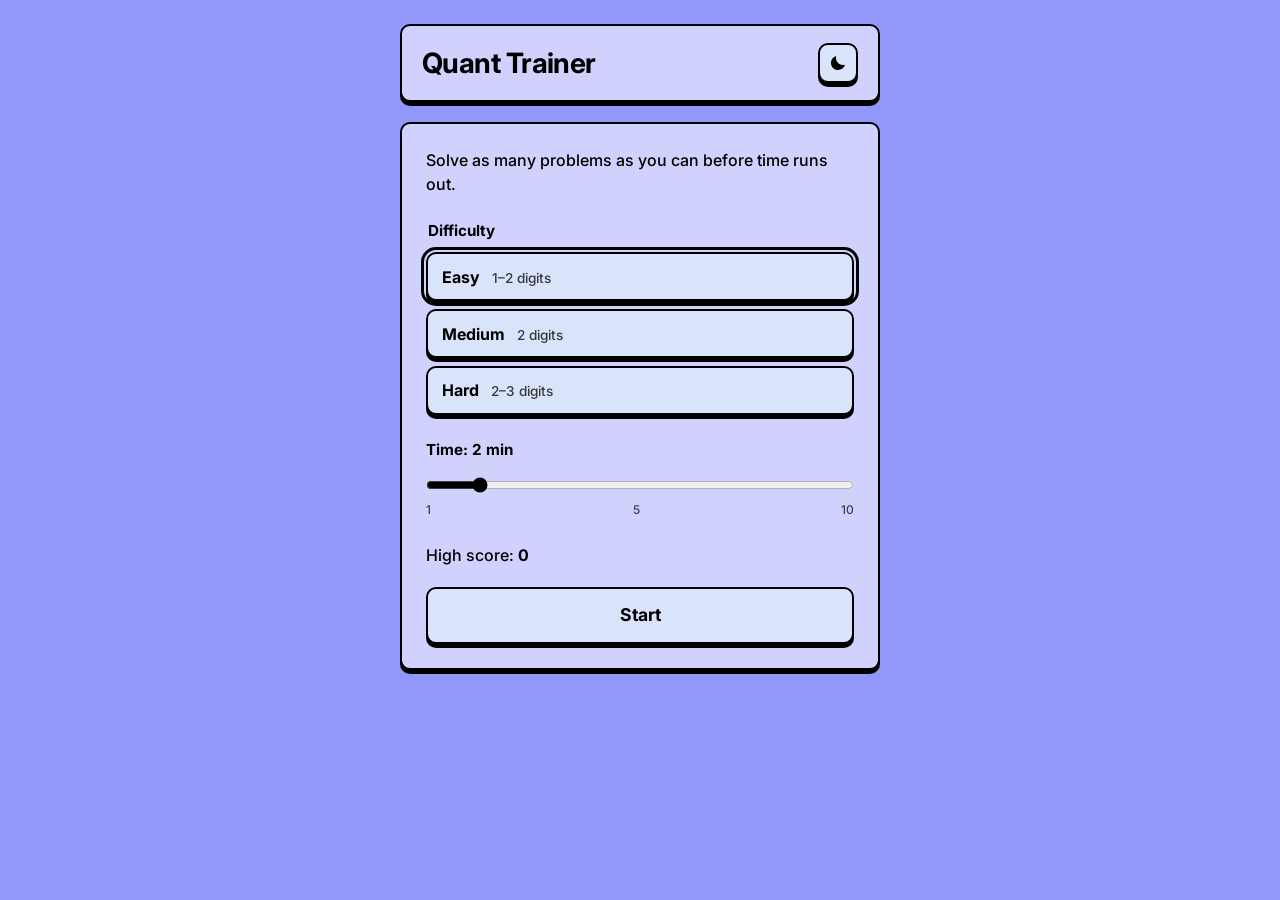
==== index.html @ 59ea54fe "Initial quant trainer" ====
<!DOCTYPE html>
<html lang="en">
  <head>
    <meta charset="utf-8" />
    <meta name="viewport" content="width=device-width, initial-scale=1" />
    <title>Quant Trainer</title>
    <link rel="preconnect" href="https://fonts.googleapis.com" />
    <link rel="preconnect" href="https://fonts.gstatic.com" crossorigin />
    <link
      href="https://fonts.googleapis.com/css2?family=Inter:wght@400;500;600;700&display=swap"
      rel="stylesheet"
    />
    <link rel="stylesheet" href="styles.css" />
  </head>
  <body>
    <div class="page">
      <header class="panel header">
        <h1 class="title">Quant Trainer</h1>
        <button type="button" id="theme-toggle" class="btn-icon" aria-label="Toggle theme">
          <svg class="icon-sun" width="16" height="16" viewBox="0 0 16 16" aria-hidden="true">
            <path
              d="M7 0h2v2H7zM12.88 1.637l1.414 1.415-1.415 1.413-1.413-1.414zM14 7h2v2h-2zM12.95 14.433l-1.414-1.413 1.413-1.415 1.415 1.414zM7 14h2v2H7zM2.98 14.364l-1.413-1.415 1.414-1.414 1.414 1.415zM0 7h2v2H0zM3.05 1.706 4.463 3.12 3.05 4.535 1.636 3.12z"
            />
            <path d="M8 4C5.8 4 4 5.8 4 8s1.8 4 4 4 4-1.8 4-4-1.8-4-4-4Z" />
          </svg>
          <svg class="icon-moon" width="16" height="16" viewBox="0 0 16 16" aria-hidden="true">
            <path
              d="M6.2 1C3.2 1.8 1 4.6 1 7.9 1 11.8 4.2 15 8.1 15c3.3 0 6-2.2 6.9-5.2C9.7 11.2 4.8 6.3 6.2 1Z"
            />
          </svg>
        </button>
      </header>

      <main>
        <!-- Setup -->
        <section id="screen-setup" class="panel">
          <p class="lede">Solve as many problems as you can before time runs out.</p>

          <fieldset class="field-group">
            <legend class="label">Difficulty</legend>
            <div class="radio-row" role="radiogroup" aria-label="Difficulty">
              <label class="chip">
                <input type="radio" name="difficulty" value="easy" checked />
                <span>Easy</span>
                <span class="chip-hint">1–2 digits</span>
              </label>
              <label class="chip">
                <input type="radio" name="difficulty" value="medium" />
                <span>Medium</span>
                <span class="chip-hint">2 digits</span>
              </label>
              <label class="chip">
                <input type="radio" name="difficulty" value="hard" />
                <span>Hard</span>
                <span class="chip-hint">2–3 digits</span>
              </label>
            </div>
          </fieldset>

          <div class="field-group">
            <label class="label" for="time-slider">
              Time: <span id="time-label">2</span> min
            </label>
            <input
              type="range"
              id="time-slider"
              class="slider"
              min="1"
              max="10"
              value="2"
              step="1"
            />
            <div class="slider-ticks" aria-hidden="true">
              <span>1</span><span>5</span><span>10</span>
            </div>
          </div>

          <p class="high-score-line">
            High score: <strong id="high-score-display">0</strong>
          </p>

          <button type="button" id="start-btn" class="btn btn-primary">Start</button>
        </section>

        <!-- Playing -->
        <section id="screen-play" class="panel hidden" aria-live="polite">
          <div class="stats-row">
            <div class="stat">
              <span class="stat-label">Time</span>
              <span id="timer" class="stat-value">2:00</span>
            </div>
            <div class="stat">
              <span class="stat-label">Score</span>
              <span id="score" class="stat-value">0</span>
            </div>
          </div>

          <p id="problem" class="problem">12 × 7 = ?</p>

          <form id="answer-form" class="answer-form">
            <input
              type="number"
              id="answer-input"
              class="input"
              inputmode="numeric"
              autocomplete="off"
              placeholder="Your answer"
              required
            />
            <button type="submit" class="btn">Submit</button>
          </form>

          <p id="feedback" class="feedback" aria-live="assertive"></p>

          <button type="button" id="quit-btn" class="btn btn-quit">Quit</button>
        </section>

        <!-- Results -->
        <section id="screen-results" class="panel hidden">
          <h2 class="results-title">Time's up</h2>
          <p class="results-score">
            You solved <strong id="final-score">0</strong> problems.
          </p>
          <p id="new-record" class="new-record hidden">New high score!</p>
          <p class="high-score-line">
            High score: <strong id="results-high-score">0</strong>
          </p>
          <button type="button" id="again-btn" class="btn btn-primary">Play again</button>
        </section>
      </main>
    </div>

    <script src="app.js"></script>
  </body>
</html>
---- styles.css ----
:root {
  --background: oklch(71.544% 0.14207 279.063);
  --secondary-background: oklch(87.533% 0.062 285.035);
  --foreground: oklch(0% 0 0);
  --main: oklch(91.529% 0.0333 266.947);
  --border: oklch(0% 0 0);
  --shadow: 0 4px 0 0 var(--border);
  --radius: 10px;
  --font: 'Inter', system-ui, sans-serif;
  --success: oklch(55% 0.15 145);
  --error: oklch(50% 0.2 25);
}

.dark {
  --background: oklch(0.37 0.0297 256.23);
  --secondary-background: oklch(23.93% 0 0);
  --foreground: oklch(92.49% 0 0);
  --main: oklch(36.02% 0.12966 11.642);
  --border: oklch(92.49% 0 0);
  --shadow: 0 4px 0 0 var(--border);
  --success: oklch(70% 0.12 145);
  --error: oklch(70% 0.15 25);
}

*,
*::before,
*::after {
  box-sizing: border-box;
}

body {
  margin: 0;
  min-height: 100dvh;
  font-family: var(--font);
  font-weight: 500;
  color: var(--foreground);
  background: var(--background);
  line-height: 1.5;
}

.page {
  max-width: 520px;
  margin: 0 auto;
  padding: 1.5rem 1.25rem 2.5rem;
}

.panel {
  background: var(--secondary-background);
  border: 2px solid var(--border);
  border-radius: var(--radius);
  box-shadow: var(--shadow);
  padding: 1.5rem;
}

.header {
  display: flex;
  align-items: center;
  justify-content: space-between;
  margin-bottom: 1.25rem;
  padding: 1rem 1.25rem;
}

.title {
  margin: 0;
  font-size: 1.75rem;
  font-weight: 700;
  letter-spacing: -0.02em;
}

.lede {
  margin: 0 0 1.5rem;
  font-size: 1rem;
}

.field-group {
  margin: 0 0 1.5rem;
  padding: 0;
  border: 0;
}

.label {
  display: block;
  margin-bottom: 0.6rem;
  font-weight: 700;
  font-size: 0.95rem;
}

.radio-row {
  display: flex;
  flex-direction: column;
  gap: 0.5rem;
}

.chip {
  display: flex;
  flex-wrap: wrap;
  align-items: baseline;
  gap: 0.35rem 0.75rem;
  padding: 0.65rem 0.85rem;
  background: var(--main);
  border: 2px solid var(--border);
  border-radius: var(--radius);
  box-shadow: var(--shadow);
  cursor: pointer;
  transition: transform 0.1s, box-shadow 0.1s;
}

.chip:has(input:checked) {
  outline: 3px solid var(--border);
  outline-offset: 2px;
}

.chip:hover {
  transform: translate(2px, 2px);
  box-shadow: none;
}

.chip input {
  position: absolute;
  opacity: 0;
  pointer-events: none;
}

.chip span:first-of-type {
  font-weight: 700;
}

.chip-hint {
  font-size: 0.85rem;
  opacity: 0.75;
}

.slider {
  width: 100%;
  height: 8px;
  margin: 0;
  accent-color: var(--foreground);
  cursor: pointer;
}

.slider-ticks {
  display: flex;
  justify-content: space-between;
  margin-top: 0.35rem;
  font-size: 0.75rem;
  opacity: 0.7;
}

.high-score-line {
  margin: 0 0 1.25rem;
  font-size: 1rem;
}

.btn {
  display: inline-flex;
  align-items: center;
  justify-content: center;
  padding: 0.65rem 1.25rem;
  font: inherit;
  font-weight: 700;
  color: var(--foreground);
  background: var(--main);
  border: 2px solid var(--border);
  border-radius: var(--radius);
  box-shadow: var(--shadow);
  cursor: pointer;
  transition: transform 0.1s, box-shadow 0.1s;
}

.btn:hover {
  transform: translate(2px, 2px);
  box-shadow: none;
}

.btn:active {
  transform: translate(4px, 4px);
}

.btn-primary {
  width: 100%;
  padding: 0.85rem;
  font-size: 1.1rem;
  background: var(--main);
}

.btn-icon {
  display: flex;
  align-items: center;
  justify-content: center;
  width: 2.5rem;
  height: 2.5rem;
  padding: 0;
  background: var(--main);
  border: 2px solid var(--border);
  border-radius: var(--radius);
  box-shadow: var(--shadow);
  cursor: pointer;
}

.btn-icon svg {
  fill: var(--foreground);
}

.btn-icon .icon-sun {
  display: none;
}

.dark .btn-icon .icon-sun {
  display: block;
}

.dark .btn-icon .icon-moon {
  display: none;
}

.hidden {
  display: none !important;
}

.stats-row {
  display: grid;
  grid-template-columns: 1fr 1fr;
  gap: 0.75rem;
  margin-bottom: 1.5rem;
}

.stat {
  padding: 0.75rem;
  text-align: center;
  background: var(--main);
  border: 2px solid var(--border);
  border-radius: var(--radius);
  box-shadow: var(--shadow);
}

.stat-label {
  display: block;
  font-size: 0.8rem;
  font-weight: 600;
  text-transform: uppercase;
  letter-spacing: 0.04em;
  opacity: 0.8;
}

.stat-value {
  display: block;
  margin-top: 0.15rem;
  font-size: 1.75rem;
  font-weight: 700;
  font-variant-numeric: tabular-nums;
}

.problem {
  margin: 0 0 1.25rem;
  font-size: clamp(2rem, 8vw, 2.75rem);
  font-weight: 700;
  text-align: center;
  letter-spacing: -0.02em;
}

.answer-form {
  display: flex;
  flex-direction: column;
  gap: 0.75rem;
}

.input {
  width: 100%;
  padding: 0.85rem 1rem;
  font: inherit;
  font-size: 1.25rem;
  font-weight: 600;
  color: var(--foreground);
  background: var(--main);
  border: 2px solid var(--border);
  border-radius: var(--radius);
  box-shadow: var(--shadow);
}

.input:focus {
  outline: 3px solid var(--border);
  outline-offset: 2px;
}

.input::-webkit-outer-spin-button,
.input::-webkit-inner-spin-button {
  -webkit-appearance: none;
  margin: 0;
}

.input[type='number'] {
  -moz-appearance: textfield;
  appearance: textfield;
}

.feedback {
  min-height: 1.5rem;
  margin: 0.75rem 0 0;
  font-weight: 700;
  text-align: center;
}

.feedback.ok {
  color: var(--success);
}

.feedback.bad {
  color: var(--error);
}

.btn-quit {
  width: 100%;
  margin-top: 1rem;
  background: var(--secondary-background);
}

.results-title {
  margin: 0 0 0.5rem;
  font-size: 1.5rem;
  font-weight: 700;
}

.results-score {
  margin: 0 0 0.5rem;
  font-size: 1.15rem;
}

.new-record {
  margin: 0 0 1rem;
  font-weight: 700;
  color: var(--success);
}

@media (max-width: 400px) {
  .title {
    font-size: 1.4rem;
  }

  .panel {
    padding: 1.15rem;
  }
}
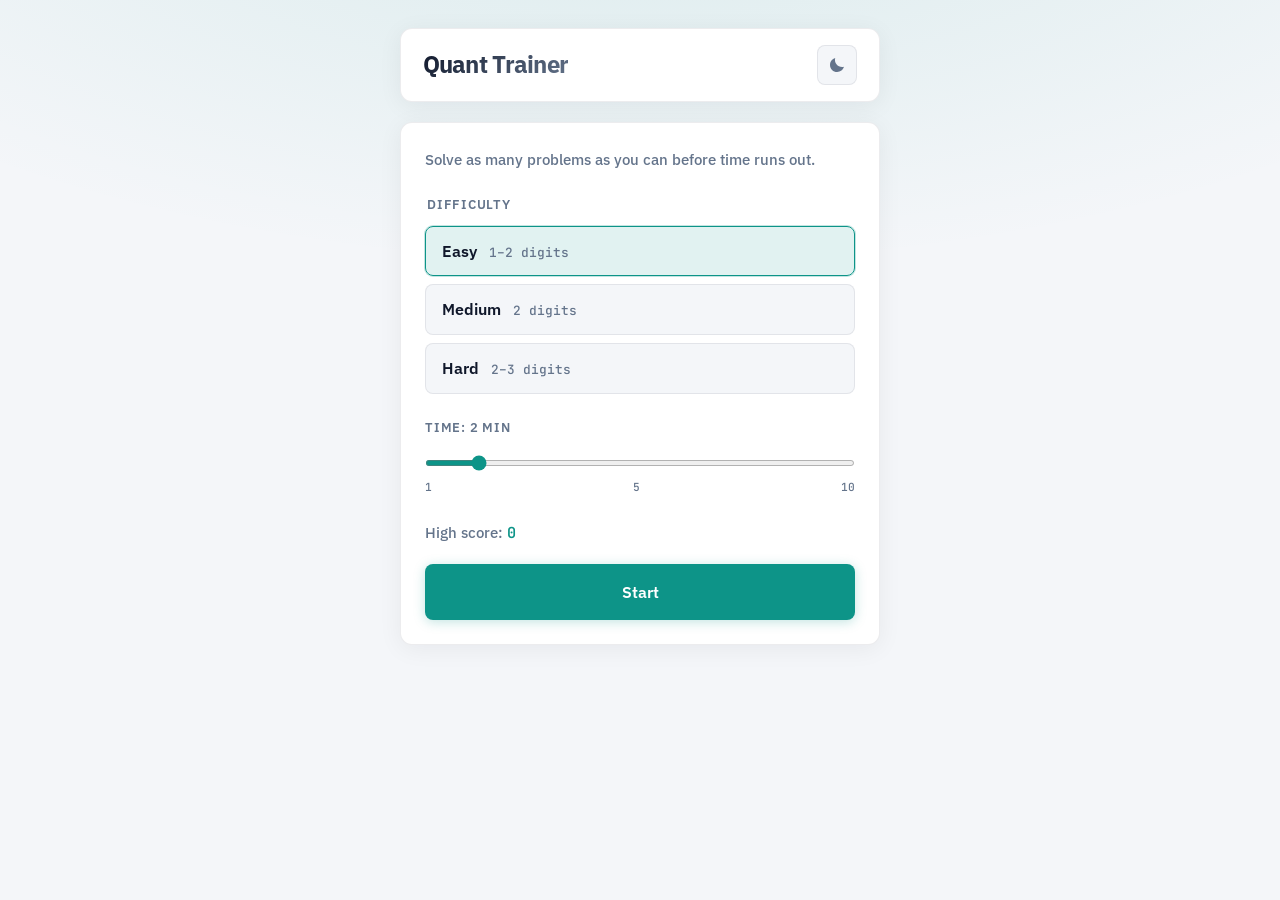
==== commit 26960b02: "new look" ====
--- a/index.html
+++ b/index.html
@@ -7,7 +7,7 @@
     <link rel="preconnect" href="https://fonts.googleapis.com" />
     <link rel="preconnect" href="https://fonts.gstatic.com" crossorigin />
     <link
-      href="https://fonts.googleapis.com/css2?family=Inter:wght@400;500;600;700&display=swap"
+      href="https://fonts.googleapis.com/css2?family=IBM+Plex+Sans:wght@400;500;600;700&family=JetBrains+Mono:wght@500;600;700&display=swap"
       rel="stylesheet"
     />
     <link rel="stylesheet" href="styles.css" />
--- a/styles.css
+++ b/styles.css
@@ -1,25 +1,44 @@
 :root {
-  --background: oklch(71.544% 0.14207 279.063);
-  --secondary-background: oklch(87.533% 0.062 285.035);
-  --foreground: oklch(0% 0 0);
-  --main: oklch(91.529% 0.0333 266.947);
-  --border: oklch(0% 0 0);
-  --shadow: 0 4px 0 0 var(--border);
-  --radius: 10px;
-  --font: 'Inter', system-ui, sans-serif;
-  --success: oklch(55% 0.15 145);
-  --error: oklch(50% 0.2 25);
+  --bg: #f4f6f9;
+  --surface: #ffffff;
+  --surface-elevated: #ffffff;
+  --border: rgba(15, 23, 42, 0.08);
+  --border-strong: rgba(15, 23, 42, 0.14);
+  --text: #0f172a;
+  --text-muted: #64748b;
+  --accent: #0d9488;
+  --accent-hover: #0f766e;
+  --accent-soft: rgba(13, 148, 136, 0.12);
+  --accent-glow: rgba(13, 148, 136, 0.25);
+  --success: #059669;
+  --error: #dc2626;
+  --shadow-sm: 0 1px 2px rgba(15, 23, 42, 0.04);
+  --shadow-md: 0 4px 24px rgba(15, 23, 42, 0.06);
+  --shadow-lg: 0 12px 40px rgba(15, 23, 42, 0.08);
+  --radius: 12px;
+  --radius-sm: 8px;
+  --font: 'IBM Plex Sans', system-ui, sans-serif;
+  --mono: 'JetBrains Mono', ui-monospace, monospace;
+  --transition: 0.18s ease;
 }
 
 .dark {
-  --background: oklch(0.37 0.0297 256.23);
-  --secondary-background: oklch(23.93% 0 0);
-  --foreground: oklch(92.49% 0 0);
-  --main: oklch(36.02% 0.12966 11.642);
-  --border: oklch(92.49% 0 0);
-  --shadow: 0 4px 0 0 var(--border);
-  --success: oklch(70% 0.12 145);
-  --error: oklch(70% 0.15 25);
+  --bg: #0b0f14;
+  --surface: #131a22;
+  --surface-elevated: #1a232e;
+  --border: rgba(148, 163, 184, 0.1);
+  --border-strong: rgba(148, 163, 184, 0.18);
+  --text: #e8edf4;
+  --text-muted: #94a3b8;
+  --accent: #2dd4bf;
+  --accent-hover: #5eead4;
+  --accent-soft: rgba(45, 212, 191, 0.14);
+  --accent-glow: rgba(45, 212, 191, 0.2);
+  --success: #34d399;
+  --error: #f87171;
+  --shadow-sm: 0 1px 2px rgba(0, 0, 0, 0.2);
+  --shadow-md: 0 4px 24px rgba(0, 0, 0, 0.35);
+  --shadow-lg: 0 12px 40px rgba(0, 0, 0, 0.45);
 }
 
 *,
@@ -33,22 +52,26 @@
   min-height: 100dvh;
   font-family: var(--font);
   font-weight: 500;
-  color: var(--foreground);
-  background: var(--background);
-  line-height: 1.5;
+  color: var(--text);
+  background: var(--bg);
+  background-image:
+    radial-gradient(ellipse 80% 50% at 50% -20%, var(--accent-soft), transparent),
+    linear-gradient(180deg, transparent 0%, var(--bg) 100%);
+  line-height: 1.55;
+  -webkit-font-smoothing: antialiased;
 }
 
 .page {
   max-width: 520px;
   margin: 0 auto;
-  padding: 1.5rem 1.25rem 2.5rem;
+  padding: 1.75rem 1.25rem 2.5rem;
 }
 
 .panel {
-  background: var(--secondary-background);
-  border: 2px solid var(--border);
+  background: var(--surface);
+  border: 1px solid var(--border);
   border-radius: var(--radius);
-  box-shadow: var(--shadow);
+  box-shadow: var(--shadow-md);
   padding: 1.5rem;
 }
 
@@ -57,19 +80,33 @@
   align-items: center;
   justify-content: space-between;
   margin-bottom: 1.25rem;
-  padding: 1rem 1.25rem;
+  padding: 1rem 1.35rem;
+  background: var(--surface);
 }
 
 .title {
   margin: 0;
-  font-size: 1.75rem;
+  font-size: 1.5rem;
   font-weight: 700;
-  letter-spacing: -0.02em;
+  letter-spacing: -0.03em;
+  background: linear-gradient(135deg, var(--text) 0%, var(--text-muted) 100%);
+  -webkit-background-clip: text;
+  background-clip: text;
+  -webkit-text-fill-color: transparent;
+}
+
+.dark .title {
+  background: linear-gradient(135deg, var(--text) 0%, var(--accent) 120%);
+  -webkit-background-clip: text;
+  background-clip: text;
+  -webkit-text-fill-color: transparent;
 }
 
 .lede {
   margin: 0 0 1.5rem;
-  font-size: 1rem;
+  font-size: 0.95rem;
+  color: var(--text-muted);
+  line-height: 1.6;
 }
 
 .field-group {
@@ -80,9 +117,12 @@
 
 .label {
   display: block;
-  margin-bottom: 0.6rem;
-  font-weight: 700;
-  font-size: 0.95rem;
+  margin-bottom: 0.65rem;
+  font-weight: 600;
+  font-size: 0.8rem;
+  text-transform: uppercase;
+  letter-spacing: 0.06em;
+  color: var(--text-muted);
 }
 
 .radio-row {
@@ -96,23 +136,26 @@
   flex-wrap: wrap;
   align-items: baseline;
   gap: 0.35rem 0.75rem;
-  padding: 0.65rem 0.85rem;
-  background: var(--main);
-  border: 2px solid var(--border);
-  border-radius: var(--radius);
-  box-shadow: var(--shadow);
+  padding: 0.75rem 1rem;
+  background: var(--bg);
+  border: 1px solid var(--border);
+  border-radius: var(--radius-sm);
   cursor: pointer;
-  transition: transform 0.1s, box-shadow 0.1s;
+  transition:
+    border-color var(--transition),
+    background var(--transition),
+    box-shadow var(--transition);
+}
+
+.chip:hover {
+  border-color: var(--border-strong);
+  background: var(--surface-elevated);
 }
 
 .chip:has(input:checked) {
-  outline: 3px solid var(--border);
-  outline-offset: 2px;
-}
-
-.chip:hover {
-  transform: translate(2px, 2px);
-  box-shadow: none;
+  border-color: var(--accent);
+  background: var(--accent-soft);
+  box-shadow: 0 0 0 1px var(--accent-glow);
 }
 
 .chip input {
@@ -122,65 +165,93 @@
 }
 
 .chip span:first-of-type {
-  font-weight: 700;
+  font-weight: 600;
+  color: var(--text);
 }
 
 .chip-hint {
-  font-size: 0.85rem;
-  opacity: 0.75;
+  font-size: 0.8rem;
+  font-family: var(--mono);
+  font-weight: 500;
+  color: var(--text-muted);
 }
 
 .slider {
   width: 100%;
-  height: 8px;
+  height: 6px;
   margin: 0;
-  accent-color: var(--foreground);
+  accent-color: var(--accent);
   cursor: pointer;
+  border-radius: 3px;
 }
 
 .slider-ticks {
   display: flex;
   justify-content: space-between;
-  margin-top: 0.35rem;
-  font-size: 0.75rem;
-  opacity: 0.7;
+  margin-top: 0.4rem;
+  font-family: var(--mono);
+  font-size: 0.7rem;
+  color: var(--text-muted);
 }
 
 .high-score-line {
   margin: 0 0 1.25rem;
-  font-size: 1rem;
+  font-size: 0.95rem;
+  color: var(--text-muted);
+}
+
+.high-score-line strong {
+  font-family: var(--mono);
+  font-weight: 600;
+  color: var(--accent);
 }
 
 .btn {
   display: inline-flex;
   align-items: center;
   justify-content: center;
-  padding: 0.65rem 1.25rem;
+  padding: 0.7rem 1.35rem;
   font: inherit;
-  font-weight: 700;
-  color: var(--foreground);
-  background: var(--main);
-  border: 2px solid var(--border);
-  border-radius: var(--radius);
-  box-shadow: var(--shadow);
+  font-weight: 600;
+  font-size: 0.95rem;
+  color: var(--text);
+  background: var(--surface-elevated);
+  border: 1px solid var(--border-strong);
+  border-radius: var(--radius-sm);
+  box-shadow: var(--shadow-sm);
   cursor: pointer;
-  transition: transform 0.1s, box-shadow 0.1s;
+  transition:
+    background var(--transition),
+    border-color var(--transition),
+    transform 0.12s ease,
+    box-shadow var(--transition);
 }
 
 .btn:hover {
-  transform: translate(2px, 2px);
-  box-shadow: none;
+  background: var(--bg);
+  border-color: var(--border-strong);
+  transform: translateY(-1px);
+  box-shadow: var(--shadow-md);
 }
 
 .btn:active {
-  transform: translate(4px, 4px);
+  transform: translateY(0);
 }
 
 .btn-primary {
   width: 100%;
-  padding: 0.85rem;
-  font-size: 1.1rem;
-  background: var(--main);
+  padding: 0.9rem;
+  font-size: 1rem;
+  color: #fff;
+  background: var(--accent);
+  border-color: transparent;
+  box-shadow: 0 2px 12px var(--accent-glow);
+}
+
+.btn-primary:hover {
+  background: var(--accent-hover);
+  color: #fff;
+  border-color: transparent;
 }
 
 .btn-icon {
@@ -190,15 +261,30 @@
   width: 2.5rem;
   height: 2.5rem;
   padding: 0;
-  background: var(--main);
-  border: 2px solid var(--border);
-  border-radius: var(--radius);
-  box-shadow: var(--shadow);
+  background: var(--bg);
+  border: 1px solid var(--border);
+  border-radius: var(--radius-sm);
+  box-shadow: none;
   cursor: pointer;
+  transition:
+    background var(--transition),
+    border-color var(--transition);
+}
+
+.btn-icon:hover {
+  background: var(--surface-elevated);
+  border-color: var(--border-strong);
+  transform: none;
+  box-shadow: none;
 }
 
 .btn-icon svg {
-  fill: var(--foreground);
+  fill: var(--text-muted);
+  transition: fill var(--transition);
+}
+
+.btn-icon:hover svg {
+  fill: var(--text);
 }
 
 .btn-icon .icon-sun {
@@ -225,61 +311,83 @@
 }
 
 .stat {
-  padding: 0.75rem;
+  padding: 1rem 0.75rem;
   text-align: center;
-  background: var(--main);
-  border: 2px solid var(--border);
-  border-radius: var(--radius);
-  box-shadow: var(--shadow);
+  background: var(--bg);
+  border: 1px solid var(--border);
+  border-radius: var(--radius-sm);
 }
 
 .stat-label {
   display: block;
-  font-size: 0.8rem;
+  font-size: 0.7rem;
   font-weight: 600;
   text-transform: uppercase;
-  letter-spacing: 0.04em;
-  opacity: 0.8;
+  letter-spacing: 0.08em;
+  color: var(--text-muted);
 }
 
 .stat-value {
   display: block;
-  margin-top: 0.15rem;
-  font-size: 1.75rem;
-  font-weight: 700;
+  margin-top: 0.25rem;
+  font-family: var(--mono);
+  font-size: 1.65rem;
+  font-weight: 600;
   font-variant-numeric: tabular-nums;
+  color: var(--text);
+  letter-spacing: -0.02em;
+}
+
+#timer.stat-value {
+  color: var(--accent);
 }
 
 .problem {
-  margin: 0 0 1.25rem;
-  font-size: clamp(2rem, 8vw, 2.75rem);
-  font-weight: 700;
+  margin: 0 0 1.35rem;
+  padding: 1.25rem 0.5rem;
+  font-family: var(--mono);
+  font-size: clamp(1.65rem, 7vw, 2.35rem);
+  font-weight: 600;
   text-align: center;
-  letter-spacing: -0.02em;
+  letter-spacing: -0.03em;
+  color: var(--text);
+  background: var(--bg);
+  border: 1px solid var(--border);
+  border-radius: var(--radius-sm);
 }
 
 .answer-form {
   display: flex;
   flex-direction: column;
-  gap: 0.75rem;
+  gap: 0.65rem;
 }
 
 .input {
   width: 100%;
-  padding: 0.85rem 1rem;
-  font: inherit;
-  font-size: 1.25rem;
-  font-weight: 600;
-  color: var(--foreground);
-  background: var(--main);
-  border: 2px solid var(--border);
-  border-radius: var(--radius);
-  box-shadow: var(--shadow);
+  padding: 0.9rem 1rem;
+  font-family: var(--mono);
+  font-size: 1.2rem;
+  font-weight: 500;
+  color: var(--text);
+  background: var(--bg);
+  border: 1px solid var(--border);
+  border-radius: var(--radius-sm);
+  box-shadow: none;
+  transition:
+    border-color var(--transition),
+    box-shadow var(--transition);
+}
+
+.input::placeholder {
+  color: var(--text-muted);
+  font-family: var(--font);
+  font-weight: 400;
 }
 
 .input:focus {
-  outline: 3px solid var(--border);
-  outline-offset: 2px;
+  outline: none;
+  border-color: var(--accent);
+  box-shadow: 0 0 0 3px var(--accent-soft);
 }
 
 .input::-webkit-outer-spin-button,
@@ -296,7 +404,9 @@
 .feedback {
   min-height: 1.5rem;
   margin: 0.75rem 0 0;
-  font-weight: 700;
+  font-family: var(--mono);
+  font-size: 0.9rem;
+  font-weight: 500;
   text-align: center;
 }
 
@@ -311,32 +421,51 @@
 .btn-quit {
   width: 100%;
   margin-top: 1rem;
-  background: var(--secondary-background);
+  color: var(--text-muted);
+  background: transparent;
+  border-color: var(--border);
+  box-shadow: none;
+}
+
+.btn-quit:hover {
+  color: var(--error);
+  border-color: rgba(220, 38, 38, 0.35);
+  background: rgba(220, 38, 38, 0.06);
 }
 
 .results-title {
   margin: 0 0 0.5rem;
-  font-size: 1.5rem;
+  font-size: 1.35rem;
   font-weight: 700;
+  letter-spacing: -0.02em;
 }
 
 .results-score {
   margin: 0 0 0.5rem;
-  font-size: 1.15rem;
+  font-size: 1.05rem;
+  color: var(--text-muted);
+}
+
+.results-score strong {
+  font-family: var(--mono);
+  font-weight: 600;
+  color: var(--text);
 }
 
 .new-record {
   margin: 0 0 1rem;
-  font-weight: 700;
+  font-family: var(--mono);
+  font-size: 0.9rem;
+  font-weight: 600;
   color: var(--success);
 }
 
 @media (max-width: 400px) {
   .title {
-    font-size: 1.4rem;
+    font-size: 1.3rem;
   }
 
   .panel {
-    padding: 1.15rem;
+    padding: 1.2rem;
   }
 }
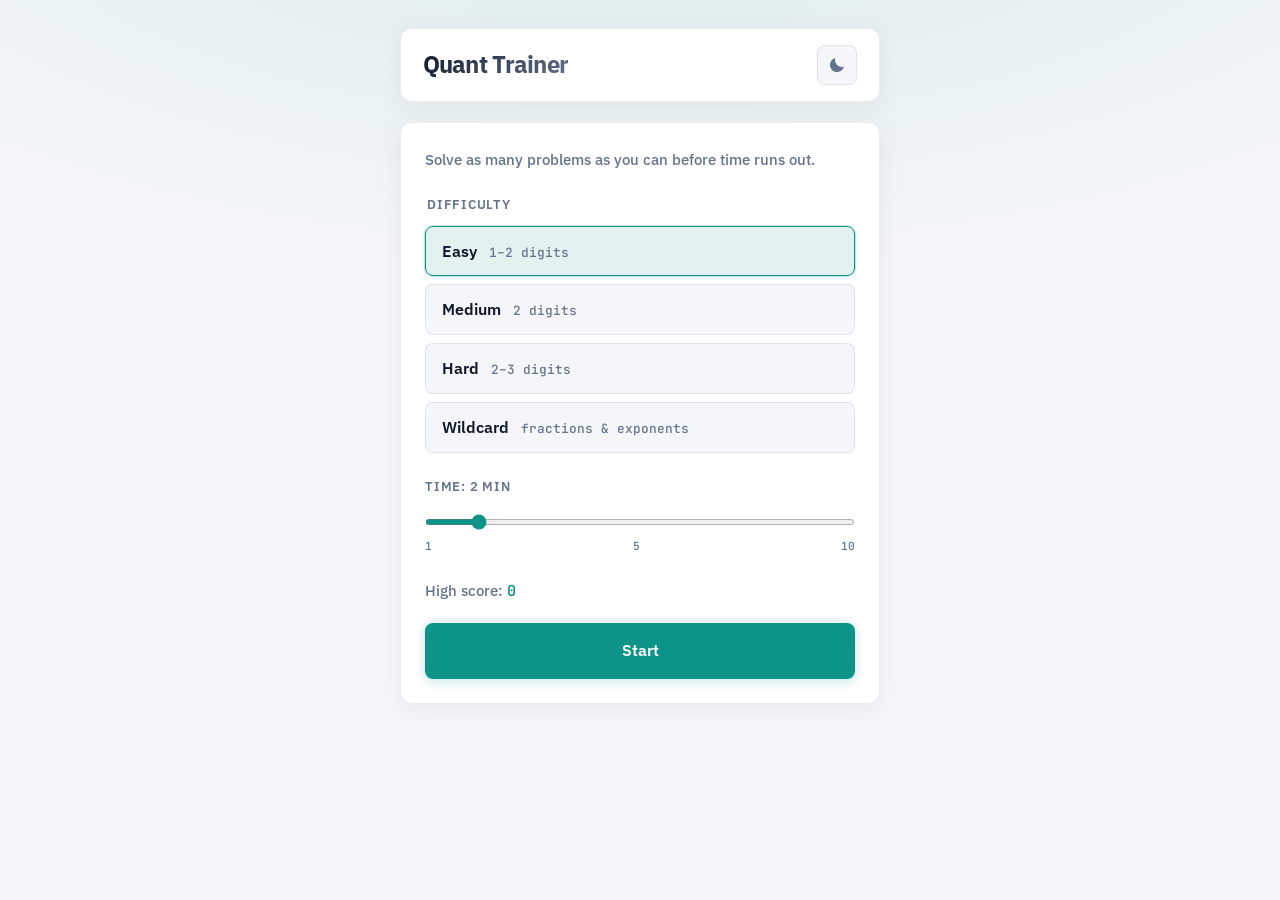
==== commit bab59627: "new level" ====
--- a/index.html
+++ b/index.html
@@ -54,6 +54,11 @@
                 <span>Hard</span>
                 <span class="chip-hint">2–3 digits</span>
               </label>
+              <label class="chip chip-wildcard">
+                <input type="radio" name="difficulty" value="wildcard" />
+                <span>Wildcard</span>
+                <span class="chip-hint">fractions & exponents</span>
+              </label>
             </div>
           </fieldset>
 
@@ -102,7 +107,8 @@
               type="number"
               id="answer-input"
               class="input"
-              inputmode="numeric"
+              inputmode="decimal"
+              step="any"
               autocomplete="off"
               placeholder="Your answer"
               required
--- a/styles.css
+++ b/styles.css
@@ -158,6 +158,18 @@
   box-shadow: 0 0 0 1px var(--accent-glow);
 }
 
+.chip-wildcard:has(input:checked) {
+  border-color: #8b5cf6;
+  background: rgba(139, 92, 246, 0.12);
+  box-shadow: 0 0 0 1px rgba(139, 92, 246, 0.25);
+}
+
+.dark .chip-wildcard:has(input:checked) {
+  border-color: #a78bfa;
+  background: rgba(167, 139, 250, 0.14);
+  box-shadow: 0 0 0 1px rgba(167, 139, 250, 0.2);
+}
+
 .chip input {
   position: absolute;
   opacity: 0;
